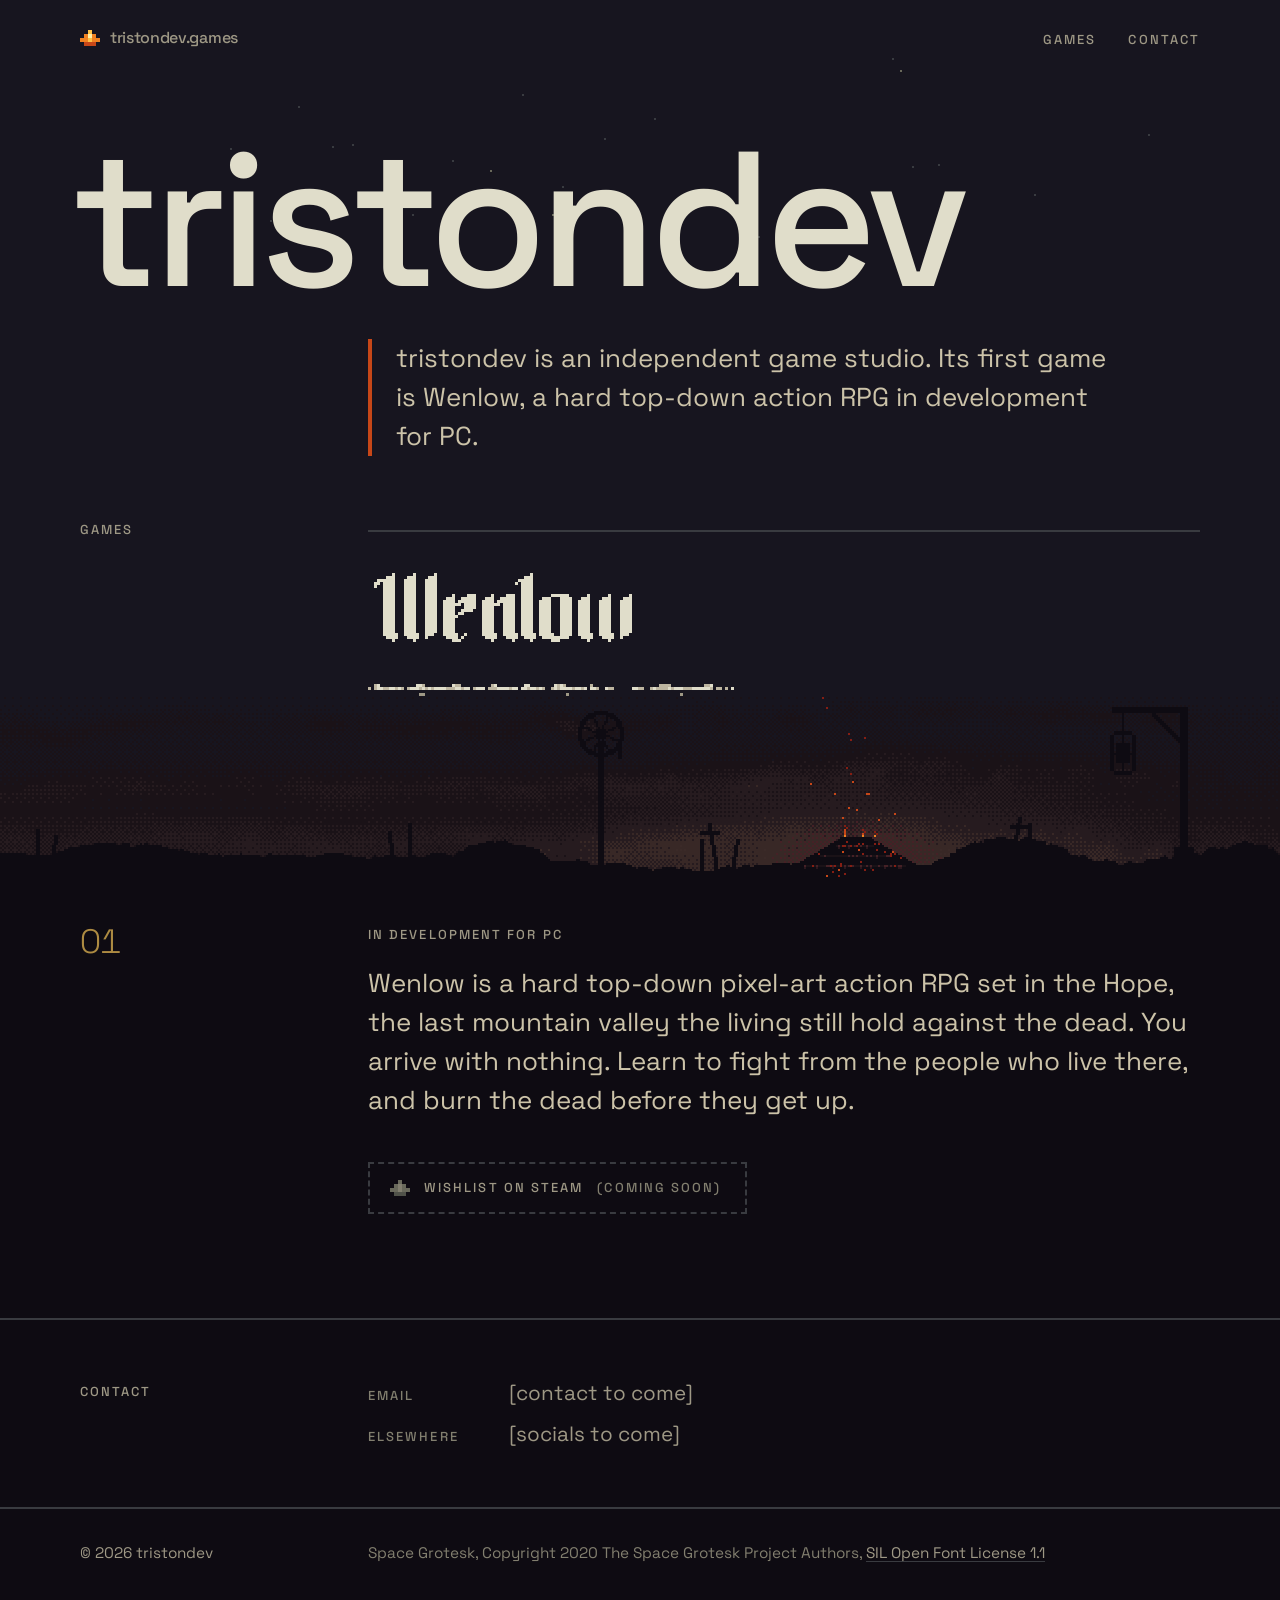
==== index.html @ 1acda5e3 "The tristondev.games home page The studio first: the name, a short about, then Wenlow as the first g" ====
<!doctype html>
<html lang="en">
<head>
<meta charset="utf-8">
<meta name="viewport" content="width=device-width, initial-scale=1">
<title>tristondev</title>
<meta name="description" content="tristondev is an independent game studio making Wenlow, a hard top-down pixel-art action RPG for PC.">
<meta name="color-scheme" content="dark">
<meta name="theme-color" content="#17151f">
<link rel="canonical" href="https://tristondev.games/">
<meta property="og:type" content="website">
<meta property="og:site_name" content="tristondev">
<meta property="og:url" content="https://tristondev.games/">
<meta property="og:title" content="tristondev">
<meta property="og:description" content="tristondev is an independent game studio making Wenlow, a hard top-down pixel-art action RPG for PC.">
<link rel="icon" href="assets/favicon.svg" type="image/svg+xml">
<link rel="preload" href="assets/fonts/SpaceGrotesk-Variable.ttf" as="font" type="font/ttf" crossorigin>
<link rel="stylesheet" href="style.css">
</head>
<body>
<a class="skip" href="#main">Skip to the content</a>

<header class="top">
  <div class="wrap top__row">
    <a class="top__home" href="#main" aria-label="tristondev, home">
      <svg class="coal" viewBox="0 0 5 4" aria-hidden="true" focusable="false" shape-rendering="crispEdges">
        <rect x="2" y="0" width="1" height="1" fill="#ffc247"/>
        <rect x="1" y="1" width="3" height="1" fill="#f08222"/>
        <rect x="2" y="1" width="1" height="1" fill="#fff1a8"/>
        <rect x="0" y="2" width="5" height="1" fill="#f08222"/>
        <rect x="2" y="2" width="1" height="1" fill="#ffc247"/>
        <rect x="1" y="3" width="3" height="1" fill="#c74718"/>
      </svg>
      <span>tristondev.games</span>
    </a>
    <nav aria-label="Site">
      <ul class="top__nav">
        <li><a href="#games">Games</a></li>
        <li><a href="#contact">Contact</a></li>
      </ul>
    </nav>
  </div>
</header>

<main id="main">
  <section class="hero" aria-labelledby="studio">
    <div class="wrap hero__inner">
      <h1 id="studio" class="hero__name">tristondev</h1>
      <p class="hero__about">tristondev is an independent game studio. Its first game is Wenlow, a hard top-down action RPG in development for PC.</p>
    </div>
  </section>

  <section id="games" class="games" aria-labelledby="games-title">
    <div class="wrap games__head">
      <h2 id="games-title" class="label-head">Games</h2>
      <span class="games__rule" aria-hidden="true"></span>
    </div>

    <ol class="games__list">
      <li class="game" aria-labelledby="wenlow-title">
        <div class="band">
          <div class="wrap band__inner">
            <h3 id="wenlow-title" class="game__mark">
              <img src="assets/art/title_wordmark.png" width="122" height="41" alt="Wenlow">
            </h3>
            <span class="band__alt" role="img" aria-label="Wenlow's title scene at dusk: a dark ridge under a night sky, a burning pyre on the ridge, a cart wheel raised on a pole and a cage hanging from a gibbet."></span>
          </div>
          <div class="embers" aria-hidden="true">
            <i></i><i></i><i></i><i></i><i></i><i></i><i></i>
          </div>
        </div>

        <div class="wrap game__body">
          <p class="game__num" aria-hidden="true">01</p>
          <p class="game__meta">In development for PC</p>
          <p class="game__line">Wenlow is a hard top-down pixel-art action RPG set in the Hope, the last mountain valley the living still hold against the dead. You arrive with nothing. Learn to fight from the people who live there, and burn the dead before they get up.</p>
          <p class="game__actions">
            <button class="wish" type="button" disabled aria-disabled="true">
              <svg class="coal coal--cold" viewBox="0 0 5 4" aria-hidden="true" focusable="false" shape-rendering="crispEdges">
                <rect x="2" y="0" width="1" height="1" fill="#69695b"/>
                <rect x="1" y="1" width="3" height="1" fill="#69695b"/>
                <rect x="2" y="1" width="1" height="1" fill="#827f6f"/>
                <rect x="0" y="2" width="5" height="1" fill="#69695b"/>
                <rect x="2" y="2" width="1" height="1" fill="#827f6f"/>
                <rect x="1" y="3" width="3" height="1" fill="#505249"/>
              </svg>
              Wishlist on Steam <span class="wish__soon">(coming soon)</span>
            </button>
          </p>
        </div>
      </li>
    </ol>
  </section>

  <section id="contact" class="contact" aria-labelledby="contact-title">
    <div class="wrap contact__grid">
      <h2 id="contact-title" class="label-head">Contact</h2>
      <dl class="contact__list">
        <div><dt>Email</dt><dd class="todo">[contact to come]</dd></div>
        <div><dt>Elsewhere</dt><dd class="todo">[socials to come]</dd></div>
      </dl>
    </div>
  </section>
</main>

<footer class="foot">
  <div class="wrap foot__grid">
    <p class="foot__copy">&copy; 2026 tristondev</p>
    <ul class="foot__credits" aria-label="Font credits">
      <li>Space Grotesk, Copyright 2020 The Space Grotesk Project Authors, <a href="assets/fonts/OFL_SpaceGrotesk.txt">SIL Open Font License&nbsp;1.1</a></li>
    </ul>
  </div>
</footer>
</body>
</html>
---- style.css ----
/* tristondev.games
   Every colour is a step of Wenlow's palette (the game's UiStyle names in the comments).
   All the words are Space Grotesk; the only pixel lettering is Wenlow's own wordmark picture.
   The two pictures are pixel art and are shown only at whole-number scales: --s is the
   scene's scale, raised at the widths where the 860 px picture would stop covering the page. */

@font-face {
  font-family: "Space Grotesk";
  src: url("assets/fonts/SpaceGrotesk-Variable.ttf") format("truetype");
  font-weight: 300 700;
  font-style: normal;
  font-display: swap;
}

:root {
  /* the scene's own colours */
  --sky: #17151f;        /* the title scene's night sky */
  --ink: #0e0b12;        /* ink 0: the ground below the ridge, every panel */
  /* the UI's words */
  --salt: #e0ddca;       /* bloom 3: headings */
  --text: #ccc3a9;       /* linen 3: words to read */
  --narration: #9e9885;  /* stone 6: labels and quiet words */
  --dim: #827f6f;        /* stone 5: notes on the ground */
  --hair: #393b40;       /* stone 2: rules */
  --brass: #ad8b42;      /* brass 2: a speaker's name; here the list's numbers */
  /* the pyre */
  --fire-1: #c74718;
  --fire-2: #f08222;
  --fire-3: #ffc247;
  --fire-4: #fff1a8;

  --face: "Space Grotesk", "Segoe UI", system-ui, sans-serif;

  --s: 1;                          /* the scene's scale */
  --px: calc(var(--s) * 1px);      /* one art pixel of the scene */
  --gutter: 16px;
  --rail: 0px;                     /* the label column, opened from 860 px up */
  --gap: 0px;

  --name-size: 80px;               /* the studio's name: Space Grotesk 500, tracked -0.04em */
  --lead-size: 20px;               /* the two paragraphs that introduce: the studio and the game */
  --lead-line: 1.5;
  --body-size: 17px;               /* everything else that is read */
  --body-line: 1.55;
  --label-size: 12px;              /* the menu, the labels, the button: capitals, tracked open */
  --label-track: 0.16em;
  --mark-size: 15px;               /* the corner mark */
  --mark: 2;                       /* the wordmark's scale */
  --band-rows: 210;                /* how many of the scene's rows the band shows, up from row 370 */
}

@media (min-width: 860px) {
  :root {
    --s: 2;
    --gutter: 48px;
    --rail: 176px;
    --gap: 48px;
    --name-size: 160px;
    --lead-size: 24px;
    --body-size: 18px;
    --label-size: 13px;
    --mark-size: 16px;
    --mark: 3;
    --band-rows: 180;
  }
}
@media (min-width: 1200px) { :root { --gutter: 80px; --rail: 224px; --gap: 64px; --name-size: 192px; --lead-size: 26px; } }
@media (min-width: 1720px) {
  :root {
    --s: 3; --gutter: 112px; --rail: 320px; --gap: 80px;
    --name-size: 224px; --lead-size: 28px; --body-size: 19px; --label-size: 14px; --mark-size: 17px; --mark: 4;
  }
}
@media (min-width: 2300px) {
  :root { --name-size: 256px; --lead-size: 32px; --body-size: 21px; --label-size: 16px; --mark-size: 20px; }
}
@media (min-width: 2581px) { :root { --s: 4; --name-size: 320px; --lead-size: 36px; --body-size: 23px; --label-size: 17px; --mark-size: 22px; --mark: 5; } }

*, *::before, *::after { box-sizing: border-box; }

html { background: var(--ink); scroll-behavior: smooth; -webkit-text-size-adjust: 100%; text-size-adjust: 100%; }

body {
  margin: 0;
  color: var(--text);
  font: 400 var(--body-size) / var(--body-line) var(--face);
  font-kerning: normal;
  -webkit-font-smoothing: antialiased;
  -moz-osx-font-smoothing: grayscale;
  /* the scene's stars sit in its top 124 rows; below them the sky is one flat colour */
  background:
    linear-gradient(to bottom, transparent calc(124 * var(--px)), var(--sky) 0) top center / 100% 100% no-repeat,
    url("assets/art/title_scene.png") top center / calc(860 * var(--px)) calc(400 * var(--px)) no-repeat,
    var(--sky);
  image-rendering: pixelated;
  overflow-x: hidden;
}

img { image-rendering: pixelated; }

.wrap {
  width: 100%;
  max-width: calc(2400px + 2 * var(--gutter));
  margin-inline: auto;
  padding-inline: var(--gutter);
}

a { color: var(--fire-3); text-decoration: none; }
a:hover { color: var(--fire-4); }
:focus-visible { outline: 2px solid var(--fire-3); outline-offset: 4px; }

/* the quiet partner: small capitals, tracked open, for the menu, the labels and the button */
.skip, .top__nav a, .label-head, .game__meta, .contact__list dt, .wish {
  font: 500 var(--label-size) / 1.6 var(--face);
  letter-spacing: var(--label-track);
  text-transform: uppercase;
}

.skip {
  position: absolute; left: var(--gutter); top: -64px; z-index: 10;
  padding: 8px 16px; background: var(--ink); color: var(--fire-3);
}
.skip:focus { top: 16px; }

/* ---------- the header ---------- */

.top__row {
  display: flex; align-items: center; justify-content: space-between; gap: 16px;
  padding-block: 24px;
}
.top__home {
  display: inline-flex; align-items: center; gap: 10px;
  font: 500 var(--mark-size) / 1 var(--face);
  letter-spacing: -0.02em;
  color: var(--narration);
}
.top__nav a { display: inline-flex; align-items: center; color: var(--narration); }
.top__home:hover, .top__nav a:hover { color: var(--salt); }
.top__nav { display: flex; gap: 32px; margin: 0; padding: 0; list-style: none; }

/* the ember stays pixel: 5 by 4 art pixels, shown at a whole scale */
.coal { width: 20px; height: 16px; flex: none; image-rendering: pixelated; }
@media (min-width: 2300px) { .coal { width: 25px; height: 20px; } }

/* ---------- the studio ---------- */

.hero__inner {
  padding-block: calc(24 * var(--px)) calc(32 * var(--px));
  display: grid;
  grid-template-columns: var(--rail) minmax(0, 1fr);
  column-gap: var(--gap);
}
.hero__name {
  grid-column: 1 / -1;
  margin: 0 0 0 -0.04em;
  /* never wider than the page: the name is about 4.7 of its own sizes wide */
  font: 500 min(var(--name-size), calc((100vw - 2 * var(--gutter)) / 4.85)) / 1 var(--face);
  letter-spacing: -0.04em;
  color: var(--salt);
  text-rendering: optimizeLegibility;
  white-space: nowrap;
}
.hero__about {
  grid-column: 2;
  max-width: 30em;
  margin: calc(var(--lead-size) * 0.9) 0 0;
  padding-left: 24px;
  border-left: 4px solid var(--fire-1);
  font-size: var(--lead-size);
  line-height: var(--lead-line);
  color: var(--text);
  text-wrap: pretty;
}

/* ---------- the games ---------- */

.label-head { margin: 0; color: var(--narration); }

.games__head {
  display: grid;
  grid-template-columns: var(--rail) minmax(0, 1fr);
  column-gap: var(--gap);
  align-items: center;
  padding-block: 0 calc(8 * var(--px));
}
.games__rule { height: 2px; background: var(--hair); }

.games__list { list-style: none; margin: 0; padding: 0; }

/* the band: the scene's rows up to 370 (from 190 on wide screens, from 160 on phones, where the
   wordmark needs more sky), so the ridge and the pyre sit near its foot */
.band {
  position: relative;
  height: calc(var(--band-rows) * var(--px));
  background: url("assets/art/title_scene.png") center calc(100% + 30 * var(--px)) / calc(860 * var(--px)) calc(400 * var(--px)) no-repeat var(--sky);
  image-rendering: pixelated;
  overflow: hidden;
}
.band__inner {
  display: grid;
  grid-template-columns: var(--rail) minmax(0, 1fr);
  column-gap: var(--gap);
  padding-top: calc(8 * var(--px));
}
.game__mark { grid-column: 2; margin: 0; line-height: 0; }
.game__mark img {
  width: calc(122px * var(--mark));
  height: calc(41px * var(--mark));
  max-width: none;
}

/* the embers: the pyre's top sits 107 art pixels right of the picture's centre and 44 above the band's foot */
.embers {
  position: absolute;
  left: calc(50% + 107 * var(--px));
  bottom: calc(46 * var(--px));
  width: 0; height: 0;
}
.embers i {
  position: absolute; left: 0; bottom: 0;
  width: var(--px); height: var(--px);
  background: var(--fire-2);
  opacity: 0;
  animation: rise var(--t, 6s) steps(var(--steps, 40)) var(--d, 0s) infinite;
}
.embers i:nth-child(1) { --dx: -3; --dy: 70;  --t: 5.2s; --d: 0s;   --steps: 35; background: var(--fire-3); }
.embers i:nth-child(2) { --dx: 4;  --dy: 95;  --t: 7.0s; --d: 1.1s; --steps: 48; }
.embers i:nth-child(3) { --dx: -6; --dy: 60;  --t: 4.6s; --d: 2.3s; --steps: 30; background: var(--fire-1); }
.embers i:nth-child(4) { --dx: 2;  --dy: 110; --t: 8.2s; --d: 3.0s; --steps: 55; }
.embers i:nth-child(5) { --dx: 7;  --dy: 80;  --t: 6.1s; --d: 4.4s; --steps: 40; background: var(--fire-3); }
.embers i:nth-child(6) { --dx: -2; --dy: 105; --t: 7.6s; --d: 5.2s; --steps: 50; background: var(--fire-1); }
.embers i:nth-child(7) { --dx: 1;  --dy: 75;  --t: 5.6s; --d: 6.3s; --steps: 38; }

@keyframes rise {
  0%   { transform: translate(0, 0); opacity: 0; }
  8%   { opacity: 1; }
  60%  { opacity: .8; }
  100% { transform: translate(calc(var(--dx) * var(--px)), calc(var(--dy) * -1 * var(--px))); opacity: 0; }
}

.game__body {
  background: var(--ink);
  display: grid;
  grid-template-columns: var(--rail) minmax(0, 1fr);
  column-gap: var(--gap);
  padding-block: calc(4 * var(--px)) calc(var(--lead-size) * 4);
}
/* the ground runs the whole width, past the wrap */
.game { background: var(--ink); }

.game__num {
  margin: 0;
  font: 300 calc(var(--label-size) * 2.6) / 1 var(--face);
  letter-spacing: -0.02em;
  font-variant-numeric: tabular-nums;
  color: var(--brass);
}
.game__meta {
  grid-column: 2;
  margin: 0 0 calc(var(--lead-size) * 0.7);
  color: var(--narration);
}
.game__line {
  grid-column: 2;
  max-width: 34em;
  margin: 0;
  font-size: var(--lead-size);
  line-height: var(--lead-line);
  color: var(--text);
  text-wrap: pretty;
}
.game__actions { grid-column: 2; margin: calc(var(--lead-size) * 1.6) 0 0; }

.wish {
  display: inline-flex; align-items: center; gap: 14px;
  padding: 14px 24px 14px 20px;
  border: 2px dashed var(--hair);
  background: transparent;
  color: var(--narration);
  cursor: not-allowed;
}
.wish__soon { color: var(--dim); }

/* ---------- contact ---------- */

.contact { background: var(--ink); border-top: 2px solid var(--hair); }
.contact__grid {
  display: grid;
  grid-template-columns: var(--rail) minmax(0, 1fr);
  column-gap: var(--gap);
  padding-block: calc(var(--lead-size) * 2.2);
}
.contact .label-head { padding-top: 0.3em; }
.contact__list { margin: 0; display: grid; gap: 10px; }
.contact__list div { display: flex; flex-wrap: wrap; column-gap: 24px; align-items: baseline; }
.contact__list dt { min-width: 9em; color: var(--dim); }
.contact__list dd { margin: 0; font-size: calc(var(--body-size) * 1.15); line-height: var(--lead-line); }
.todo { color: var(--narration); }

/* ---------- footer ---------- */

.foot { background: var(--ink); border-top: 2px solid var(--hair); }
.foot__grid {
  display: grid;
  grid-template-columns: var(--rail) minmax(0, 1fr);
  column-gap: var(--gap);
  padding-block: 32px 48px;
  font-size: calc(var(--body-size) * 0.85);
  line-height: 1.6;
  color: var(--dim);
}
.foot__copy { margin: 0; color: var(--narration); }
.foot__credits { margin: 0; padding: 0; list-style: none; }
.foot__credits a { color: var(--narration); text-decoration: underline; text-decoration-color: var(--hair); text-underline-offset: 3px; }
.foot__credits a:hover { color: var(--salt); text-decoration-color: currentColor; }

/* the band's picture is named for screen readers by an empty element, so the heading inside the band stays a heading */
.band__alt { position: absolute; width: 1px; height: 1px; overflow: hidden; clip-path: inset(50%); }

/* ---------- the page that is not here (404.html) ---------- */

.lost__inner {
  padding-block: calc(24 * var(--px)) calc(64 * var(--px));
  display: grid;
  grid-template-columns: var(--rail) minmax(0, 1fr);
  column-gap: var(--gap);
  align-content: start;
  min-height: 60vh;
}
.lost__title {
  grid-column: 1 / -1;
  margin: 0 0 0 -0.04em;
  font: 500 min(calc(var(--name-size) * 0.5), calc((100vw - 2 * var(--gutter)) / 7)) / 1.05 var(--face);
  letter-spacing: -0.035em;
  color: var(--salt);
  text-wrap: balance;
}
.lost__home {
  grid-column: 2;
  margin: calc(var(--lead-size) * 1.2) 0 0;
  padding-left: 24px;
  border-left: 4px solid var(--fire-1);
  font-size: var(--lead-size);
  line-height: var(--lead-line);
}

/* ---------- wide screens: the about stands beside the name, so the pyre is in the first view ---------- */

@media (min-width: 1720px) {
  .hero__inner { grid-template-columns: auto minmax(0, 1fr); align-items: end; }
  .hero__name { grid-column: 1; }
  .hero__about { grid-column: 2; margin: 0 0 calc(var(--name-size) * 0.14) var(--gap); max-width: 22em; }
}

/* ---------- phones: one column, the rail folds above ---------- */

@media (max-width: 859px) {
  .hero__inner, .games__head, .band__inner, .game__body, .contact__grid, .foot__grid, .lost__inner { grid-template-columns: minmax(0, 1fr); }
  .hero__about, .game__mark, .game__meta, .game__line, .game__actions, .lost__home { grid-column: 1; }
  .game__num { display: none; }
  .hero__about, .lost__home { padding-left: 16px; }
  .games__head { grid-template-columns: auto minmax(0, 1fr); column-gap: 16px; padding-bottom: 16px; }
  .contact .label-head { padding: 0 0 16px; }
  .foot__copy { margin-bottom: 12px; }
  .top__nav { gap: 22px; }
  .top__home span { display: none; }
  .wish { flex-wrap: wrap; row-gap: 4px; gap: 12px; padding: 13px 16px; letter-spacing: 0.12em; }
}

@media (prefers-reduced-motion: reduce) {
  html { scroll-behavior: auto; }
  .embers { display: none; }
}
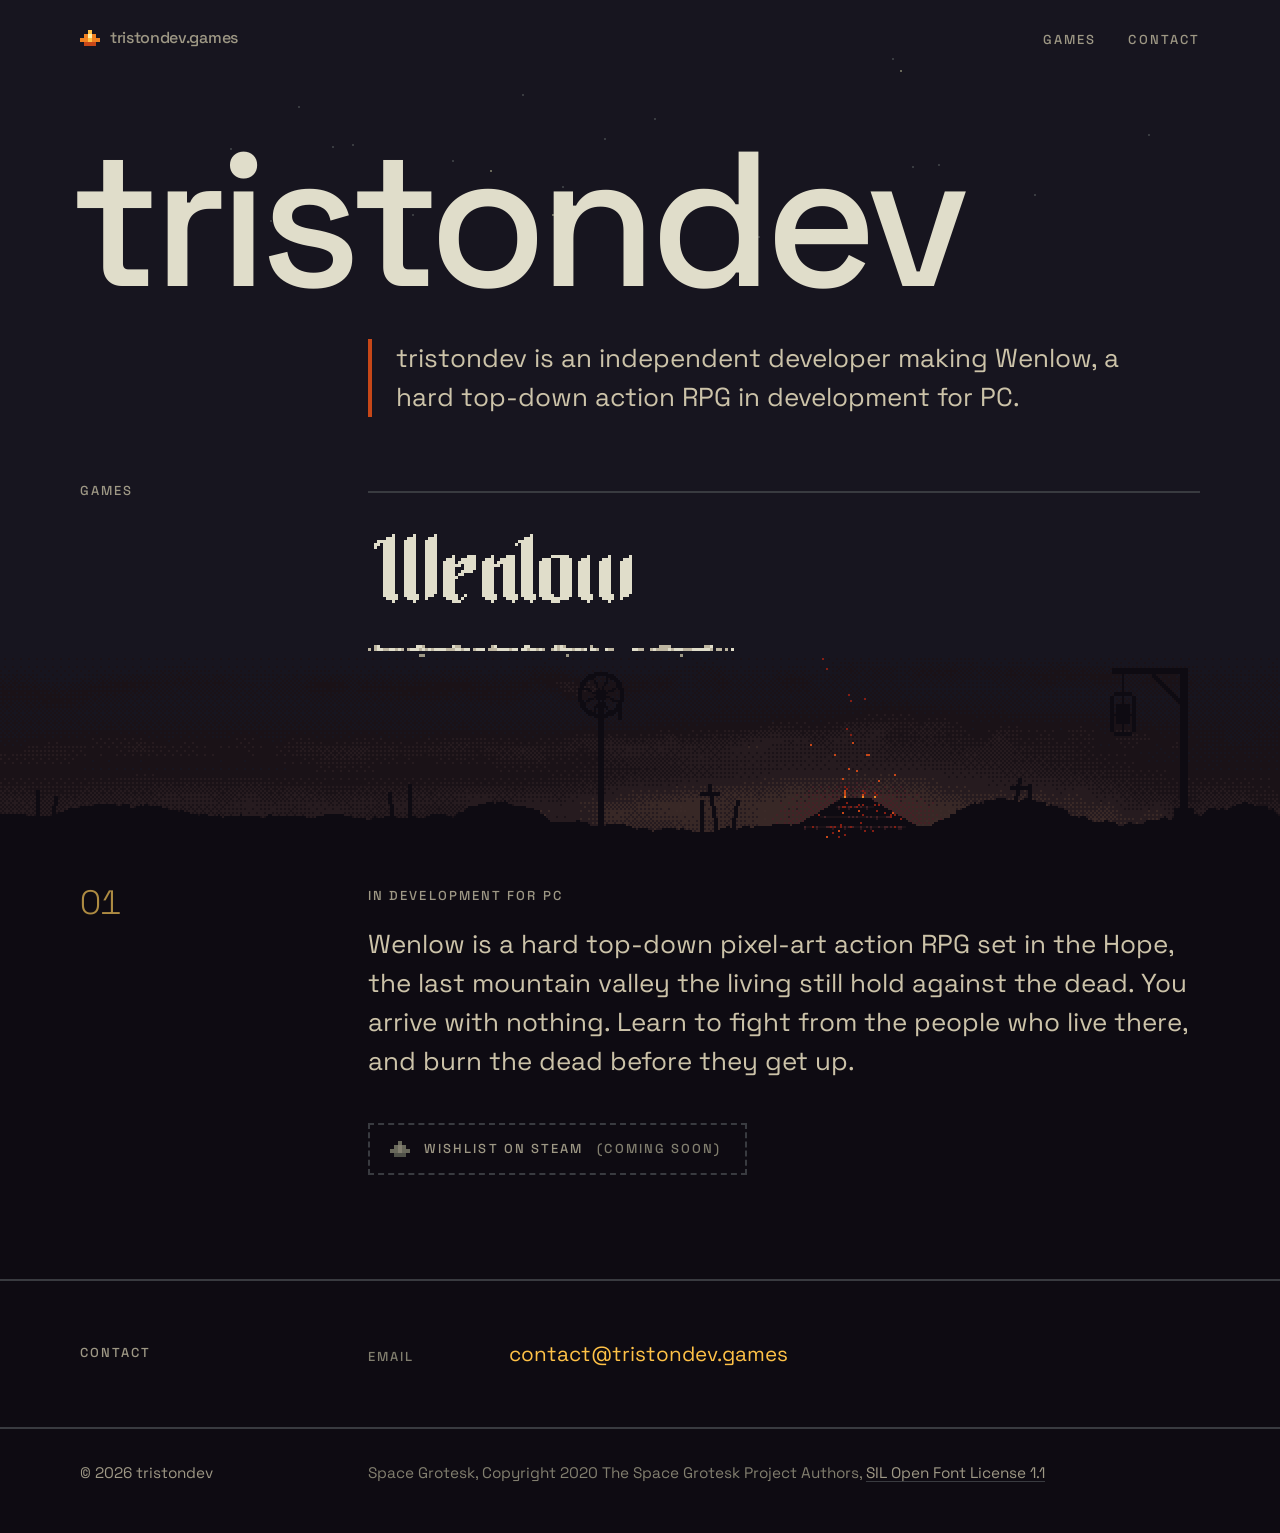
==== commit c00c357d: "An independent developer, and the contact address The about and the page's description say tristonde" ====
--- a/index.html
+++ b/index.html
@@ -4,7 +4,7 @@
 <meta charset="utf-8">
 <meta name="viewport" content="width=device-width, initial-scale=1">
 <title>tristondev</title>
-<meta name="description" content="tristondev is an independent game studio making Wenlow, a hard top-down pixel-art action RPG for PC.">
+<meta name="description" content="tristondev is an independent developer making Wenlow, a hard top-down pixel-art action RPG for PC.">
 <meta name="color-scheme" content="dark">
 <meta name="theme-color" content="#17151f">
 <link rel="canonical" href="https://tristondev.games/">
@@ -12,7 +12,7 @@
 <meta property="og:site_name" content="tristondev">
 <meta property="og:url" content="https://tristondev.games/">
 <meta property="og:title" content="tristondev">
-<meta property="og:description" content="tristondev is an independent game studio making Wenlow, a hard top-down pixel-art action RPG for PC.">
+<meta property="og:description" content="tristondev is an independent developer making Wenlow, a hard top-down pixel-art action RPG for PC.">
 <link rel="icon" href="assets/favicon.svg" type="image/svg+xml">
 <link rel="preload" href="assets/fonts/SpaceGrotesk-Variable.ttf" as="font" type="font/ttf" crossorigin>
 <link rel="stylesheet" href="style.css">
@@ -46,7 +46,7 @@
   <section class="hero" aria-labelledby="studio">
     <div class="wrap hero__inner">
       <h1 id="studio" class="hero__name">tristondev</h1>
-      <p class="hero__about">tristondev is an independent game studio. Its first game is Wenlow, a hard top-down action RPG in development for PC.</p>
+      <p class="hero__about">tristondev is an independent developer making Wenlow, a hard top-down action RPG in development for PC.</p>
     </div>
   </section>
 
@@ -96,8 +96,7 @@
     <div class="wrap contact__grid">
       <h2 id="contact-title" class="label-head">Contact</h2>
       <dl class="contact__list">
-        <div><dt>Email</dt><dd class="todo">[contact to come]</dd></div>
-        <div><dt>Elsewhere</dt><dd class="todo">[socials to come]</dd></div>
+        <div><dt>Email</dt><dd><a href="mailto:contact@tristondev.games">contact@tristondev.games</a></dd></div>
       </dl>
     </div>
   </section>
--- a/style.css
+++ b/style.css
@@ -295,7 +295,6 @@
 .contact__list div { display: flex; flex-wrap: wrap; column-gap: 24px; align-items: baseline; }
 .contact__list dt { min-width: 9em; color: var(--dim); }
 .contact__list dd { margin: 0; font-size: calc(var(--body-size) * 1.15); line-height: var(--lead-line); }
-.todo { color: var(--narration); }
 
 /* ---------- footer ---------- */
 
